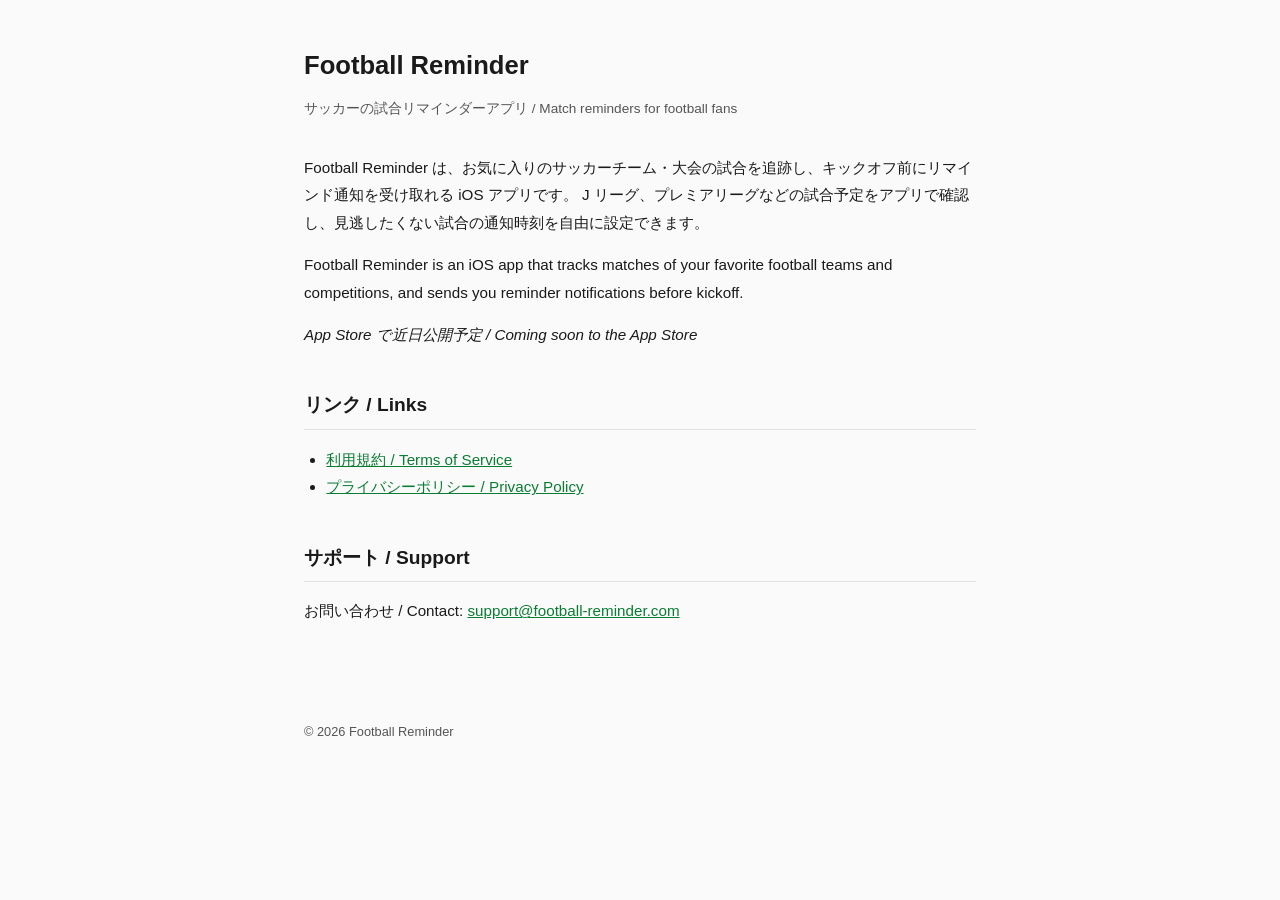
==== index.html @ ee2482c3 "feat: 利用規約・プライバシーポリシー・ランディングページを公開 - football-reminder.com 向け静的サイト（GitHub Pages 配信） - 日英併記の利用規約 / プラ" ====
<!DOCTYPE html>
<html lang="ja">
<head>
  <meta charset="UTF-8">
  <meta name="viewport" content="width=device-width, initial-scale=1">
  <title>Football Reminder</title>
  <meta name="description" content="Football Reminder は、お気に入りのサッカーチーム・大会の試合を追跡し、キックオフ前にリマインド通知を受け取れる iOS アプリです。">
  <link rel="stylesheet" href="style.css">
</head>
<body>
  <main>
    <h1>Football Reminder</h1>
    <p class="meta">サッカーの試合リマインダーアプリ / Match reminders for football fans</p>

    <p>
      Football Reminder は、お気に入りのサッカーチーム・大会の試合を追跡し、キックオフ前にリマインド通知を受け取れる iOS アプリです。
      J リーグ、プレミアリーグなどの試合予定をアプリで確認し、見逃したくない試合の通知時刻を自由に設定できます。
    </p>
    <p lang="en">
      Football Reminder is an iOS app that tracks matches of your favorite football teams and competitions, and sends you
      reminder notifications before kickoff.
    </p>

    <p><em>App Store で近日公開予定 / Coming soon to the App Store</em></p>

    <h2>リンク / Links</h2>
    <ul>
      <li><a href="terms/">利用規約 / Terms of Service</a></li>
      <li><a href="privacy/">プライバシーポリシー / Privacy Policy</a></li>
    </ul>

    <h2>サポート / Support</h2>
    <p>
      お問い合わせ / Contact: <a href="mailto:support@football-reminder.com">support@football-reminder.com</a>
    </p>
  </main>
  <footer>
    &copy; 2026 Football Reminder
  </footer>
</body>
</html>
---- style.css ----
:root {
  --bg: #fafafa;
  --text: #1a1a1a;
  --text-secondary: #555;
  --accent: #0a7d33;
  --border: #e2e2e2;
  --max-width: 720px;
}

* {
  box-sizing: border-box;
}

body {
  margin: 0;
  background: var(--bg);
  color: var(--text);
  font-family: -apple-system, BlinkMacSystemFont, "Helvetica Neue", "Hiragino Kaku Gothic ProN", "Hiragino Sans", Meiryo, sans-serif;
  line-height: 1.8;
  -webkit-font-smoothing: antialiased;
}

main {
  max-width: var(--max-width);
  margin: 0 auto;
  padding: 48px 24px 80px;
}

h1 {
  font-size: 1.6rem;
  line-height: 1.4;
  margin: 0 0 8px;
}

h2 {
  font-size: 1.2rem;
  margin: 40px 0 12px;
  padding-bottom: 6px;
  border-bottom: 1px solid var(--border);
}

h3 {
  font-size: 1rem;
  margin: 24px 0 8px;
}

p, li {
  font-size: 0.95rem;
  color: var(--text);
}

ul {
  padding-left: 1.4em;
}

a {
  color: var(--accent);
}

table {
  width: 100%;
  border-collapse: collapse;
  font-size: 0.9rem;
  margin: 12px 0;
}

th, td {
  border: 1px solid var(--border);
  padding: 8px 10px;
  text-align: left;
  vertical-align: top;
}

th {
  background: #f0f0f0;
  white-space: nowrap;
}

.meta {
  color: var(--text-secondary);
  font-size: 0.85rem;
  margin-bottom: 32px;
}

.lang-divider {
  margin: 64px 0 48px;
  border: none;
  border-top: 2px solid var(--border);
}

.site-header {
  max-width: var(--max-width);
  margin: 0 auto;
  padding: 20px 24px 0;
  font-size: 0.9rem;
}

.site-header a {
  text-decoration: none;
  color: var(--text-secondary);
}

footer {
  max-width: var(--max-width);
  margin: 0 auto;
  padding: 0 24px 48px;
  font-size: 0.8rem;
  color: var(--text-secondary);
}
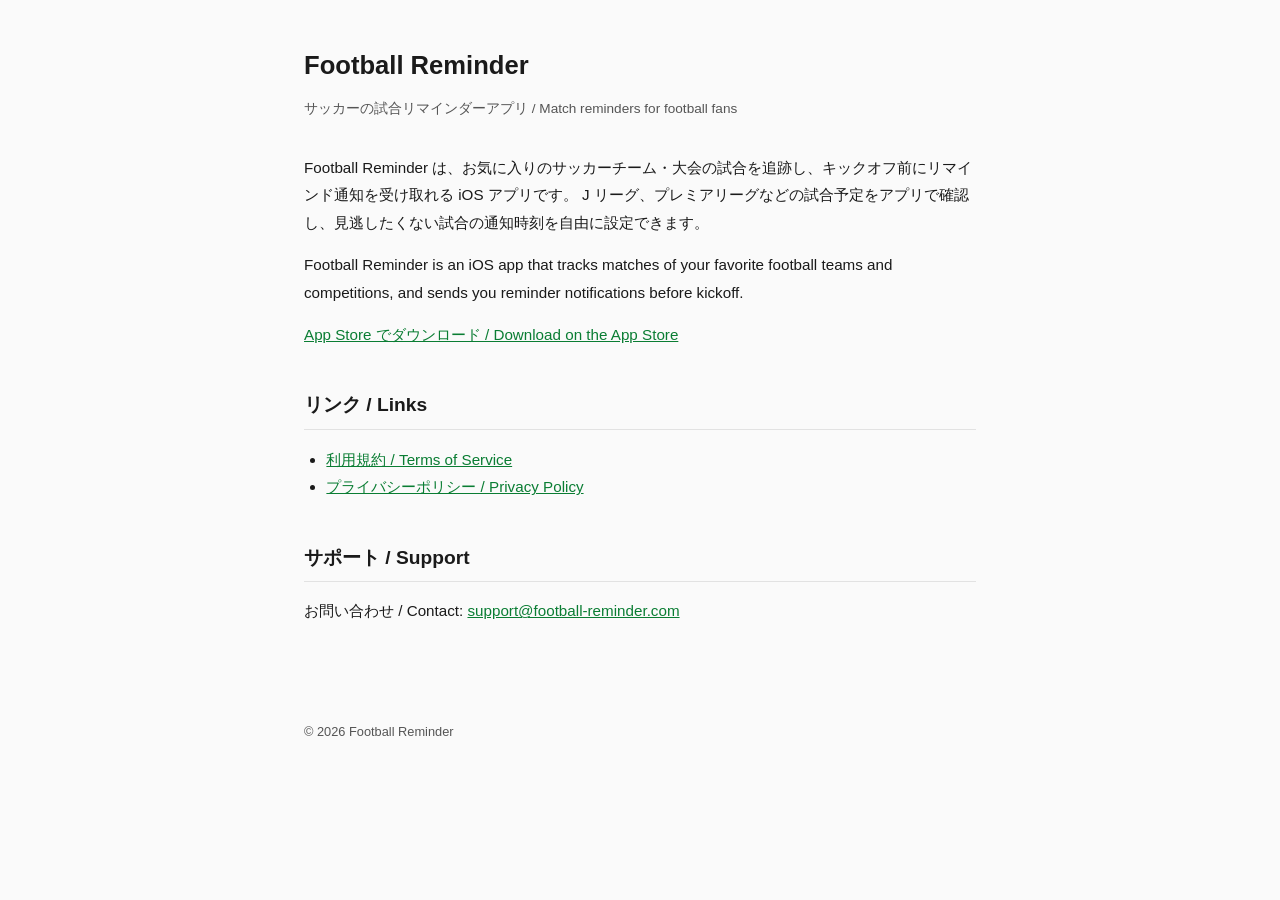
==== commit 211abaa8: "feat: App Store 公開に伴い「近日公開予定」をダウンロードリンクに差し替え" ====
--- a/index.html
+++ b/index.html
@@ -21,7 +21,7 @@
       reminder notifications before kickoff.
     </p>
 
-    <p><em>App Store で近日公開予定 / Coming soon to the App Store</em></p>
+    <p><a href="https://apps.apple.com/app/football-reminder/id6775495012">App Store でダウンロード / Download on the App Store</a></p>
 
     <h2>リンク / Links</h2>
     <ul>
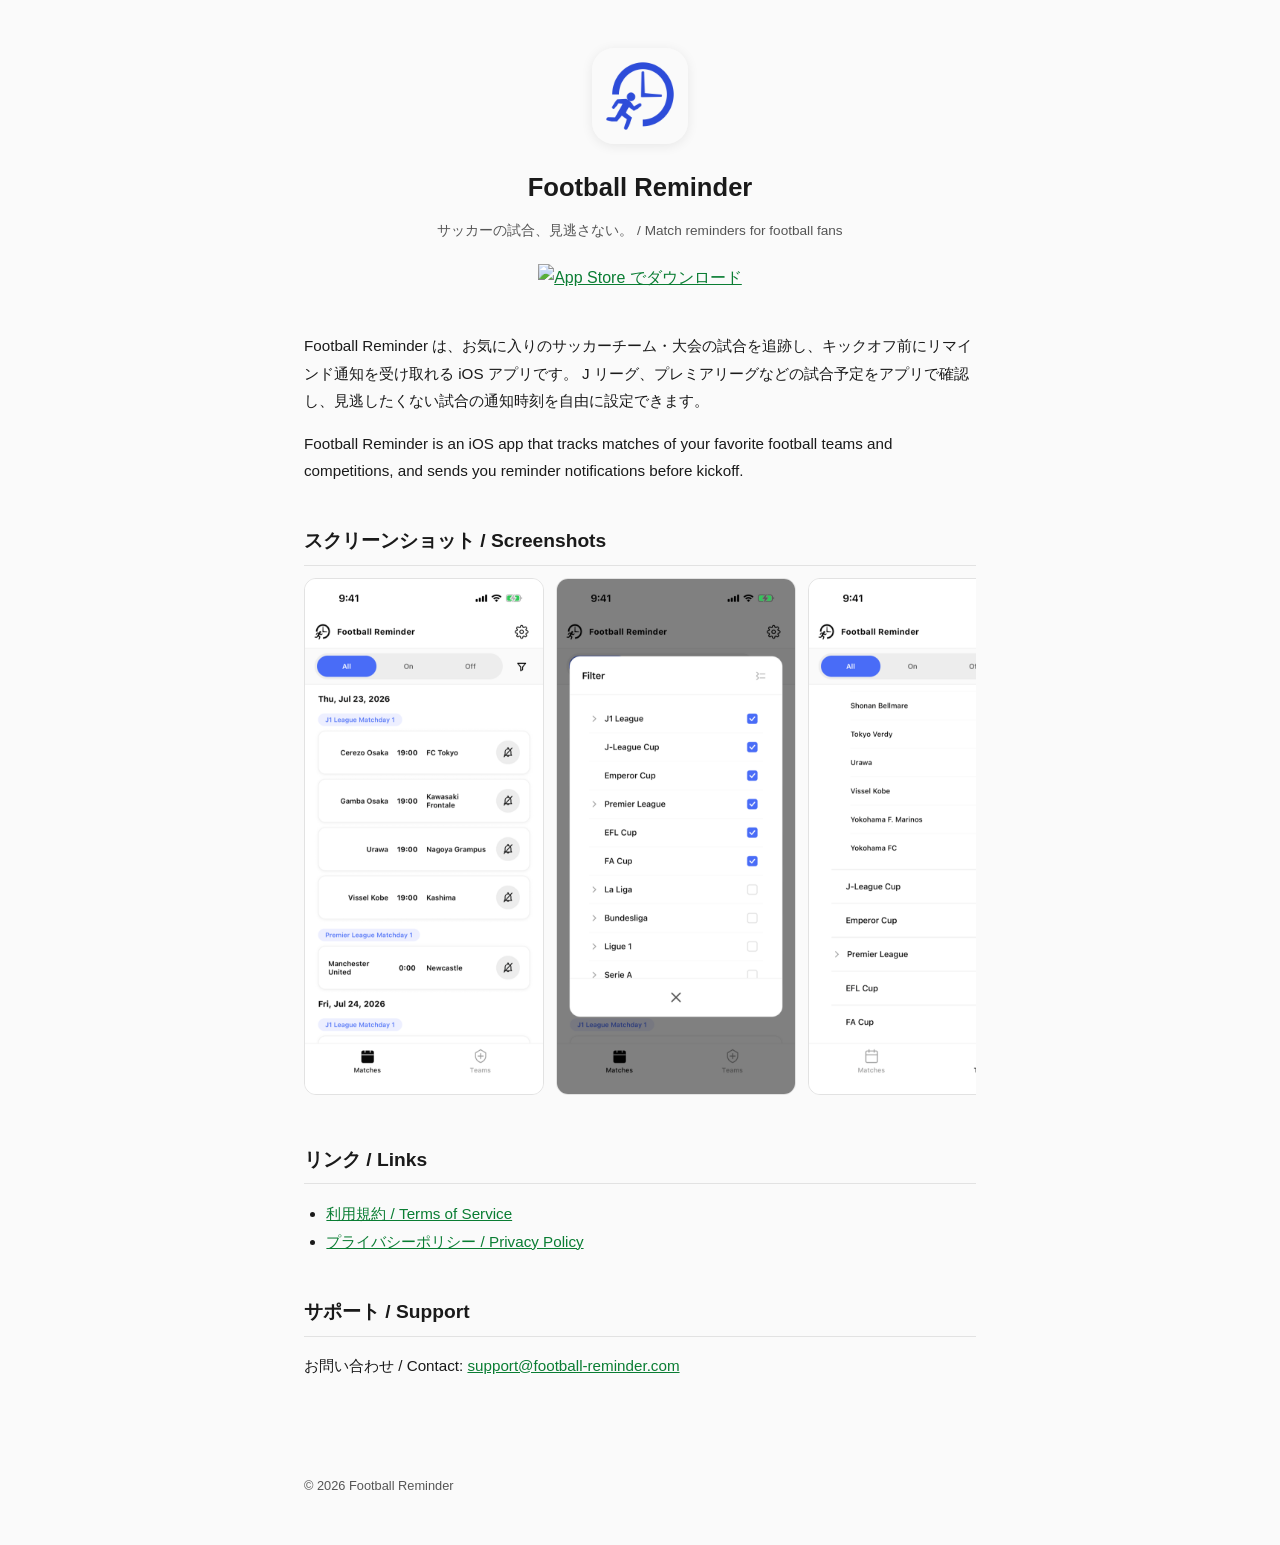
==== commit e8279483: "feat: LP にアイコン・App Store バッジ・スクショ（日英自動切替）・OGP を追加" ====
--- a/index.html
+++ b/index.html
@@ -5,12 +5,27 @@
   <meta name="viewport" content="width=device-width, initial-scale=1">
   <title>Football Reminder</title>
   <meta name="description" content="Football Reminder は、お気に入りのサッカーチーム・大会の試合を追跡し、キックオフ前にリマインド通知を受け取れる iOS アプリです。">
+  <meta property="og:type" content="website">
+  <meta property="og:site_name" content="Football Reminder">
+  <meta property="og:title" content="Football Reminder - サッカーの試合、見逃さない。">
+  <meta property="og:description" content="お気に入りのサッカーチーム・大会の試合を追跡し、キックオフ前にリマインド通知を受け取れる iOS アプリ。">
+  <meta property="og:url" content="https://football-reminder.com/">
+  <meta property="og:image" content="https://football-reminder.com/images/ogp.png">
+  <meta name="twitter:card" content="summary_large_image">
+  <link rel="icon" type="image/png" href="images/favicon.png">
+  <link rel="apple-touch-icon" href="images/app-icon.png">
   <link rel="stylesheet" href="style.css">
 </head>
 <body>
   <main>
-    <h1>Football Reminder</h1>
-    <p class="meta">サッカーの試合リマインダーアプリ / Match reminders for football fans</p>
+    <div class="hero">
+      <img class="app-icon" src="images/app-icon.png" alt="Football Reminder アプリアイコン" width="96" height="96">
+      <h1>Football Reminder</h1>
+      <p class="meta">サッカーの試合、見逃さない。 / Match reminders for football fans</p>
+      <a class="store-badge" href="https://apps.apple.com/app/football-reminder/id6775495012">
+        <img src="https://toolbox.marketingtools.apple.com/api/v2/badges/download-on-the-app-store/black/ja-jp" alt="App Store でダウンロード" height="54">
+      </a>
+    </div>
 
     <p>
       Football Reminder は、お気に入りのサッカーチーム・大会の試合を追跡し、キックオフ前にリマインド通知を受け取れる iOS アプリです。
@@ -21,7 +36,13 @@
       reminder notifications before kickoff.
     </p>
 
-    <p><a href="https://apps.apple.com/app/football-reminder/id6775495012">App Store でダウンロード / Download on the App Store</a></p>
+    <h2>スクリーンショット / Screenshots</h2>
+    <div class="screenshots">
+      <img src="images/01_match_list.png" alt="試合一覧画面 / Match list" loading="lazy" width="320" height="692">
+      <img src="images/02_filter.png" alt="大会・チームでの絞り込み / Filter by competition and team" loading="lazy" width="320" height="692">
+      <img src="images/03_subscription_tree.png" alt="チーム・大会の購読設定 / Subscription settings" loading="lazy" width="320" height="692">
+      <img src="images/04_reminder_settings.png" alt="リマインダー時刻の設定 / Reminder time settings" loading="lazy" width="320" height="692">
+    </div>
 
     <h2>リンク / Links</h2>
     <ul>
@@ -37,5 +58,14 @@
   <footer>
     &copy; 2026 Football Reminder
   </footer>
+  <script>
+    // ブラウザ言語が日本語以外なら英語版スクリーンショットに差し替える（?lang=ja / ?lang=en で強制切替可）
+    var lang = new URLSearchParams(location.search).get("lang") || navigator.language || "ja";
+    if (!lang.startsWith("ja")) {
+      document.querySelectorAll(".screenshots img").forEach(function (img) {
+        img.src = img.getAttribute("src").replace("images/", "images/en/");
+      });
+    }
+  </script>
 </body>
 </html>
--- a/style.css
+++ b/style.css
@@ -82,6 +82,47 @@
   margin-bottom: 32px;
 }
 
+.hero {
+  text-align: center;
+  margin-bottom: 40px;
+}
+
+.hero .app-icon {
+  width: 96px;
+  height: 96px;
+  border-radius: 22px;
+  box-shadow: 0 2px 12px rgba(0, 0, 0, 0.08);
+}
+
+.hero h1 {
+  margin-top: 16px;
+}
+
+.hero .meta {
+  margin-bottom: 20px;
+}
+
+.store-badge img {
+  height: 54px;
+  width: auto;
+}
+
+.screenshots {
+  display: flex;
+  gap: 12px;
+  overflow-x: auto;
+  padding-bottom: 8px;
+  -webkit-overflow-scrolling: touch;
+}
+
+.screenshots img {
+  width: 240px;
+  height: auto;
+  flex-shrink: 0;
+  border-radius: 12px;
+  border: 1px solid var(--border);
+}
+
 .lang-divider {
   margin: 64px 0 48px;
   border: none;
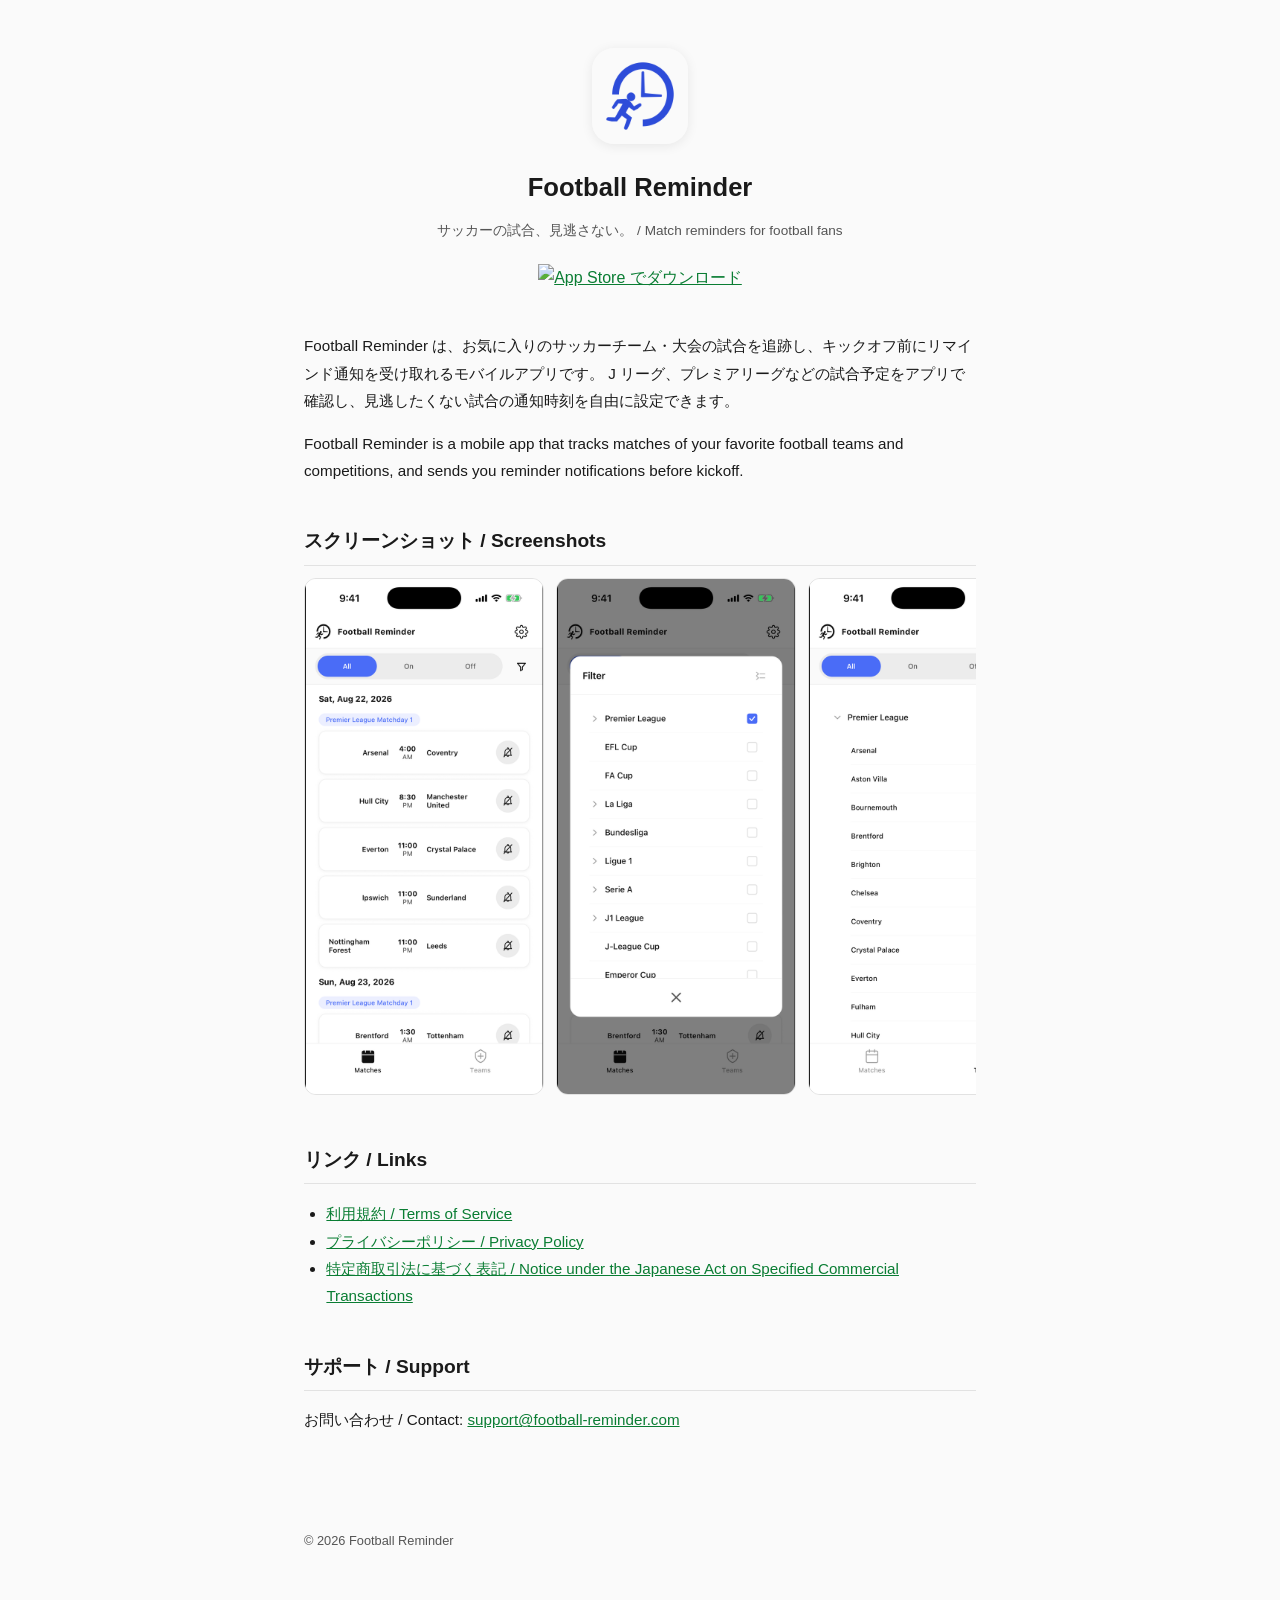
==== commit eef584ff: "feat: 特定商取引法に基づく表記と審査用アクセスの中継ページを追加する Android 版の公開に向けて、法定開示と審査対応のページを用意した。  - `/tokushoho/`: 特定商取引法に" ====
--- a/index.html
+++ b/index.html
@@ -4,11 +4,11 @@
   <meta charset="UTF-8">
   <meta name="viewport" content="width=device-width, initial-scale=1">
   <title>Football Reminder</title>
-  <meta name="description" content="Football Reminder は、お気に入りのサッカーチーム・大会の試合を追跡し、キックオフ前にリマインド通知を受け取れる iOS アプリです。">
+  <meta name="description" content="Football Reminder は、お気に入りのサッカーチーム・大会の試合を追跡し、キックオフ前にリマインド通知を受け取れるモバイルアプリです。">
   <meta property="og:type" content="website">
   <meta property="og:site_name" content="Football Reminder">
   <meta property="og:title" content="Football Reminder - サッカーの試合、見逃さない。">
-  <meta property="og:description" content="お気に入りのサッカーチーム・大会の試合を追跡し、キックオフ前にリマインド通知を受け取れる iOS アプリ。">
+  <meta property="og:description" content="お気に入りのサッカーチーム・大会の試合を追跡し、キックオフ前にリマインド通知を受け取れるモバイルアプリ。">
   <meta property="og:url" content="https://football-reminder.com/">
   <meta property="og:image" content="https://football-reminder.com/images/ogp.png">
   <meta name="twitter:card" content="summary_large_image">
@@ -28,11 +28,11 @@
     </div>
 
     <p>
-      Football Reminder は、お気に入りのサッカーチーム・大会の試合を追跡し、キックオフ前にリマインド通知を受け取れる iOS アプリです。
+      Football Reminder は、お気に入りのサッカーチーム・大会の試合を追跡し、キックオフ前にリマインド通知を受け取れるモバイルアプリです。
       J リーグ、プレミアリーグなどの試合予定をアプリで確認し、見逃したくない試合の通知時刻を自由に設定できます。
     </p>
     <p lang="en">
-      Football Reminder is an iOS app that tracks matches of your favorite football teams and competitions, and sends you
+      Football Reminder is a mobile app that tracks matches of your favorite football teams and competitions, and sends you
       reminder notifications before kickoff.
     </p>
 
@@ -48,6 +48,7 @@
     <ul>
       <li><a href="terms/">利用規約 / Terms of Service</a></li>
       <li><a href="privacy/">プライバシーポリシー / Privacy Policy</a></li>
+      <li><a href="tokushoho/">特定商取引法に基づく表記 / Notice under the Japanese Act on Specified Commercial Transactions</a></li>
     </ul>
 
     <h2>サポート / Support</h2>
--- a/style.css
+++ b/style.css
@@ -148,3 +148,38 @@
   font-size: 0.8rem;
   color: var(--text-secondary);
 }
+
+/* 3 列以上の比較表がモバイルで横溢れするのを防ぐ（規約のストア別比較表など） */
+.table-scroll {
+  overflow-x: auto;
+  -webkit-overflow-scrolling: touch;
+}
+
+/* 日本語は任意位置で改行できるため min-content 幅が小さく、min-width を与えないと
+   狭い画面で列が押し潰されるだけでスクロールが発生しない。 */
+.table-scroll table {
+  min-width: 560px;
+  width: auto;
+}
+
+/* 特商法表記の「項目 / 内容」2 列表。比較表と違い横スクロールは不要なので
+   .table-scroll には載せず、見出し列を折り返しつつ幅を固定する。 */
+.kv-table th {
+  white-space: normal;
+  width: 30%;
+}
+
+.kv-table td {
+  overflow-wrap: anywhere;
+}
+
+/* 審査担当者向け中継ページの主導線。1 画面に 1 つだけ置く。 */
+.unlock-button {
+  display: inline-block;
+  background: var(--accent);
+  color: #fff;
+  text-decoration: none;
+  padding: 12px 20px;
+  border-radius: 8px;
+  font-size: 0.95rem;
+}
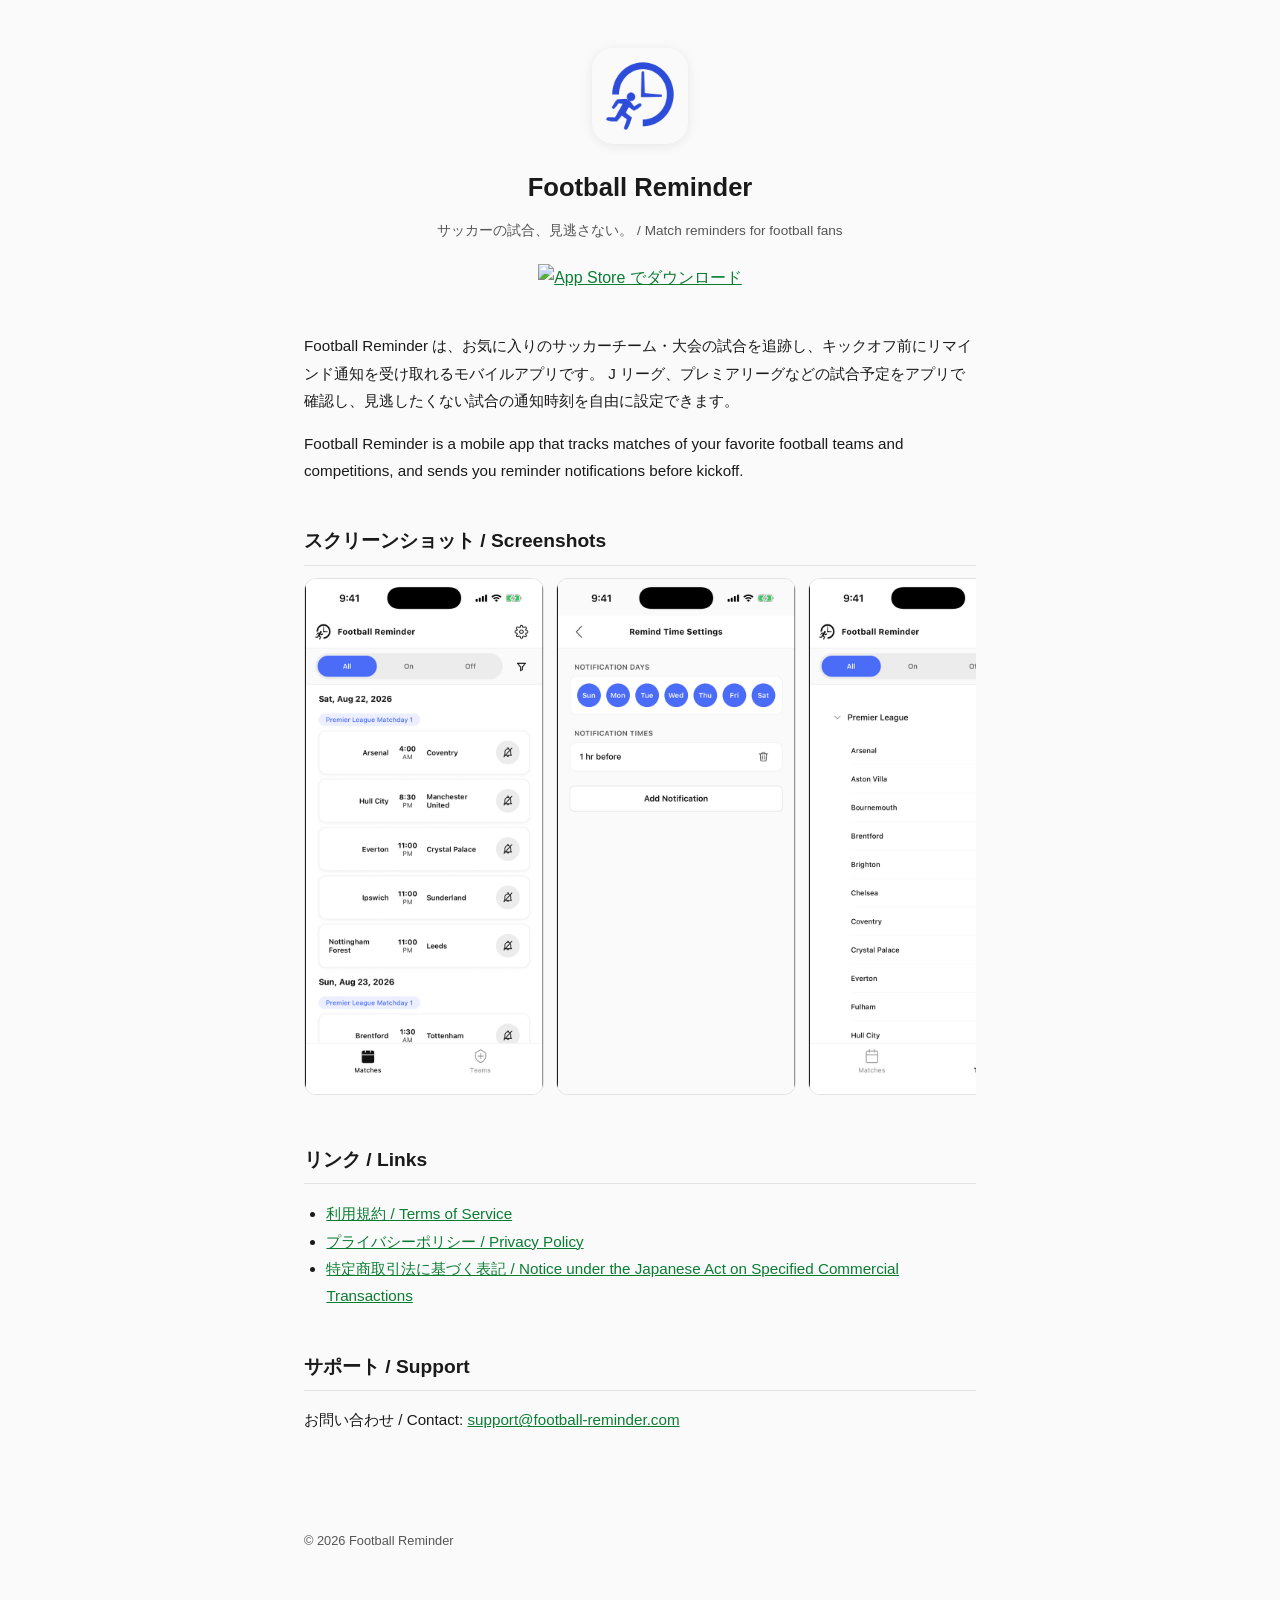
==== commit 7e46333d: "docs: スクショを最新の UI に差し替え、並びを App Store と揃える ja のスクショが 2026-08-01 撮影のままで、日付ヘッダーが `2026/7/23 (木)` という旧書" ====
--- a/index.html
+++ b/index.html
@@ -39,9 +39,9 @@
     <h2>スクリーンショット / Screenshots</h2>
     <div class="screenshots">
       <img src="images/01_match_list.png" alt="試合一覧画面 / Match list" loading="lazy" width="320" height="692">
-      <img src="images/02_filter.png" alt="大会・チームでの絞り込み / Filter by competition and team" loading="lazy" width="320" height="692">
+      <img src="images/02_reminder_settings.png" alt="リマインダー時刻の設定 / Reminder time settings" loading="lazy" width="320" height="692">
       <img src="images/03_subscription_tree.png" alt="チーム・大会の購読設定 / Subscription settings" loading="lazy" width="320" height="692">
-      <img src="images/04_reminder_settings.png" alt="リマインダー時刻の設定 / Reminder time settings" loading="lazy" width="320" height="692">
+      <img src="images/04_filter.png" alt="大会・チームでの絞り込み / Filter by competition and team" loading="lazy" width="320" height="692">
     </div>
 
     <h2>リンク / Links</h2>
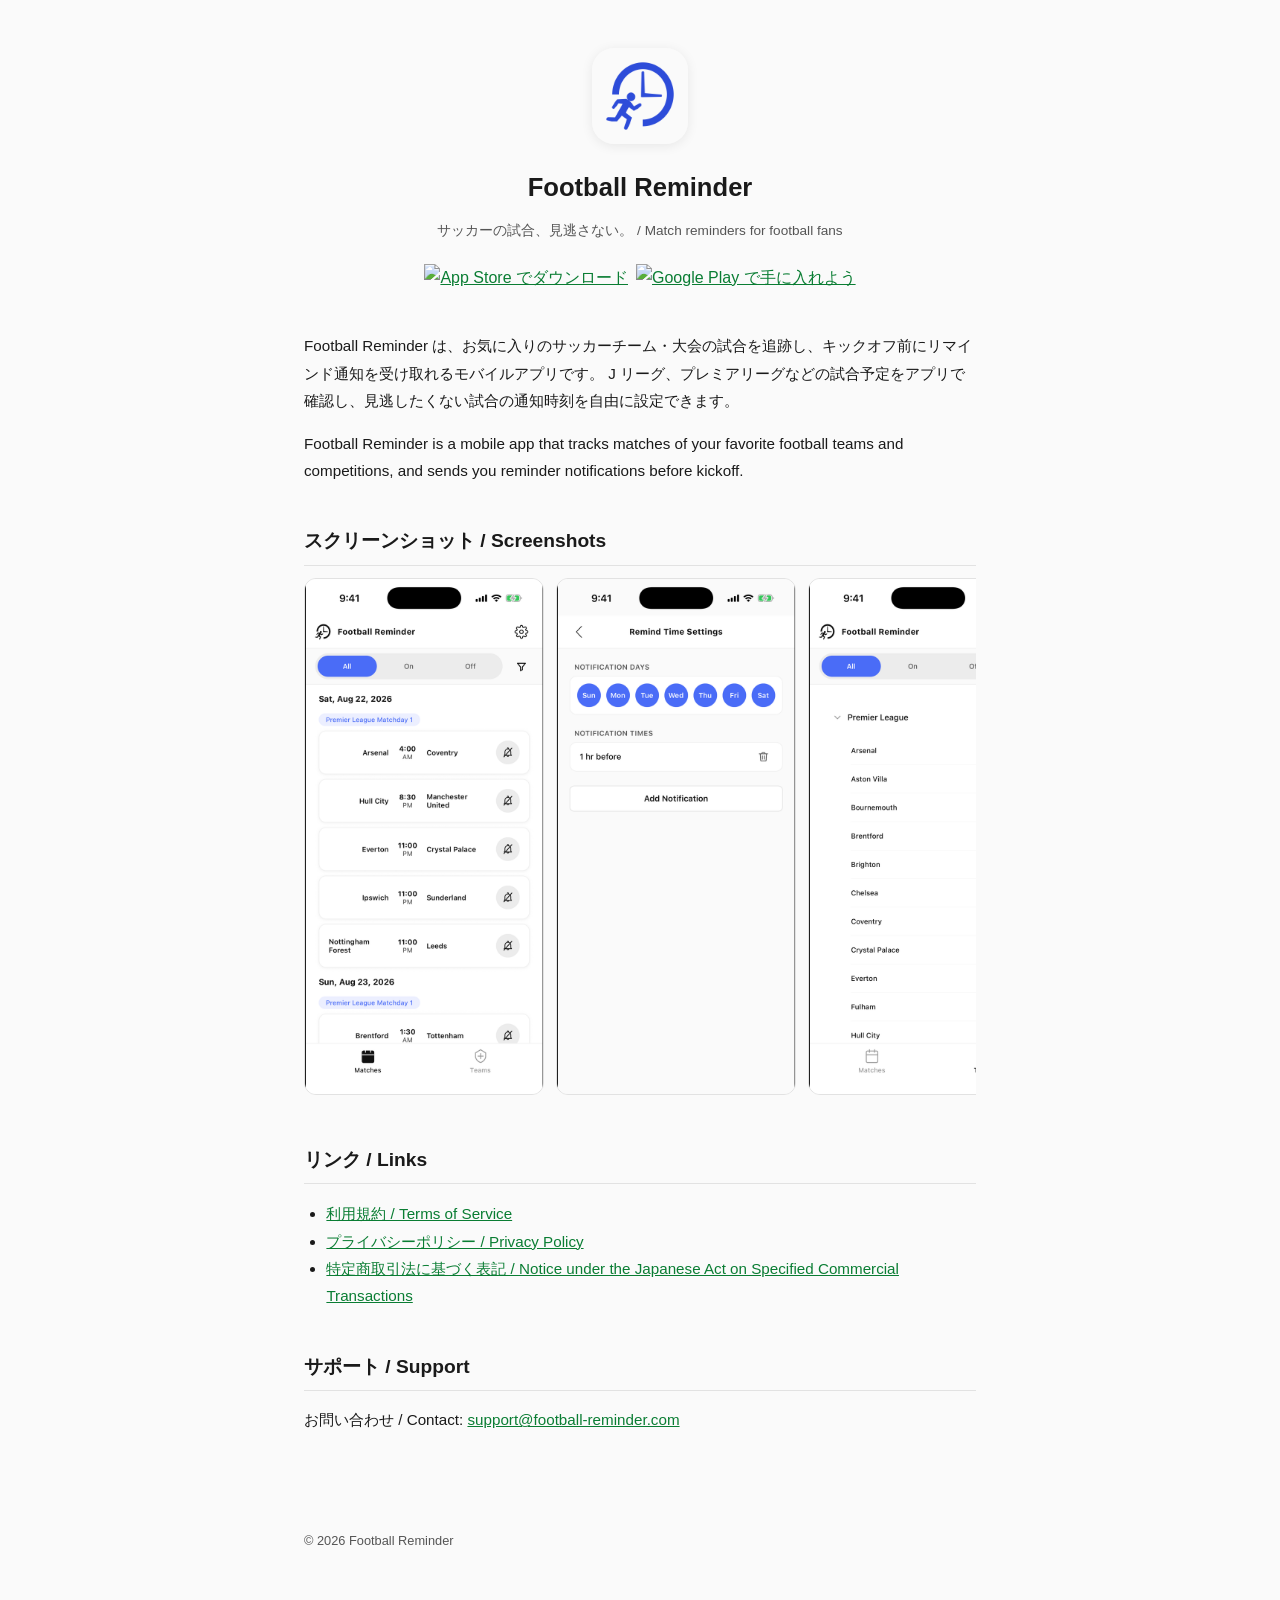
==== commit 0acde911: "docs: LP の App Store のバッジの隣に Google Play のバッジを置く（ASC の URL が 1.0.4 で LP から外れたため）" ====
--- a/index.html
+++ b/index.html
@@ -22,9 +22,14 @@
       <img class="app-icon" src="images/app-icon.png" alt="Football Reminder アプリアイコン" width="96" height="96">
       <h1>Football Reminder</h1>
       <p class="meta">サッカーの試合、見逃さない。 / Match reminders for football fans</p>
-      <a class="store-badge" href="https://apps.apple.com/app/football-reminder/id6775495012">
-        <img src="https://toolbox.marketingtools.apple.com/api/v2/badges/download-on-the-app-store/black/ja-jp" alt="App Store でダウンロード" height="54">
-      </a>
+      <div class="store-badges">
+        <a class="store-badge" href="https://apps.apple.com/app/football-reminder/id6775495012">
+          <img src="https://toolbox.marketingtools.apple.com/api/v2/badges/download-on-the-app-store/black/ja-jp" alt="App Store でダウンロード" height="54">
+        </a>
+        <a class="store-badge store-badge-play" href="https://play.google.com/store/apps/details?id=com.footballreminder.app">
+          <img src="https://play.google.com/intl/ja/badges/static/images/badges/ja_badge_web_generic.png" alt="Google Play で手に入れよう" height="70">
+        </a>
+      </div>
     </div>
 
     <p>
--- a/style.css
+++ b/style.css
@@ -102,9 +102,22 @@
   margin-bottom: 20px;
 }
 
+.store-badges {
+  display: flex;
+  flex-wrap: wrap;
+  align-items: center;
+  justify-content: center;
+  gap: 8px;
+}
+
 .store-badge img {
   height: 54px;
   width: auto;
+}
+
+/* Google の公式画像は周りに余白を含むので、App Store のバッジと見た目の高さを揃えるために大きくする */
+.store-badge-play img {
+  height: 70px;
 }
 
 .screenshots {
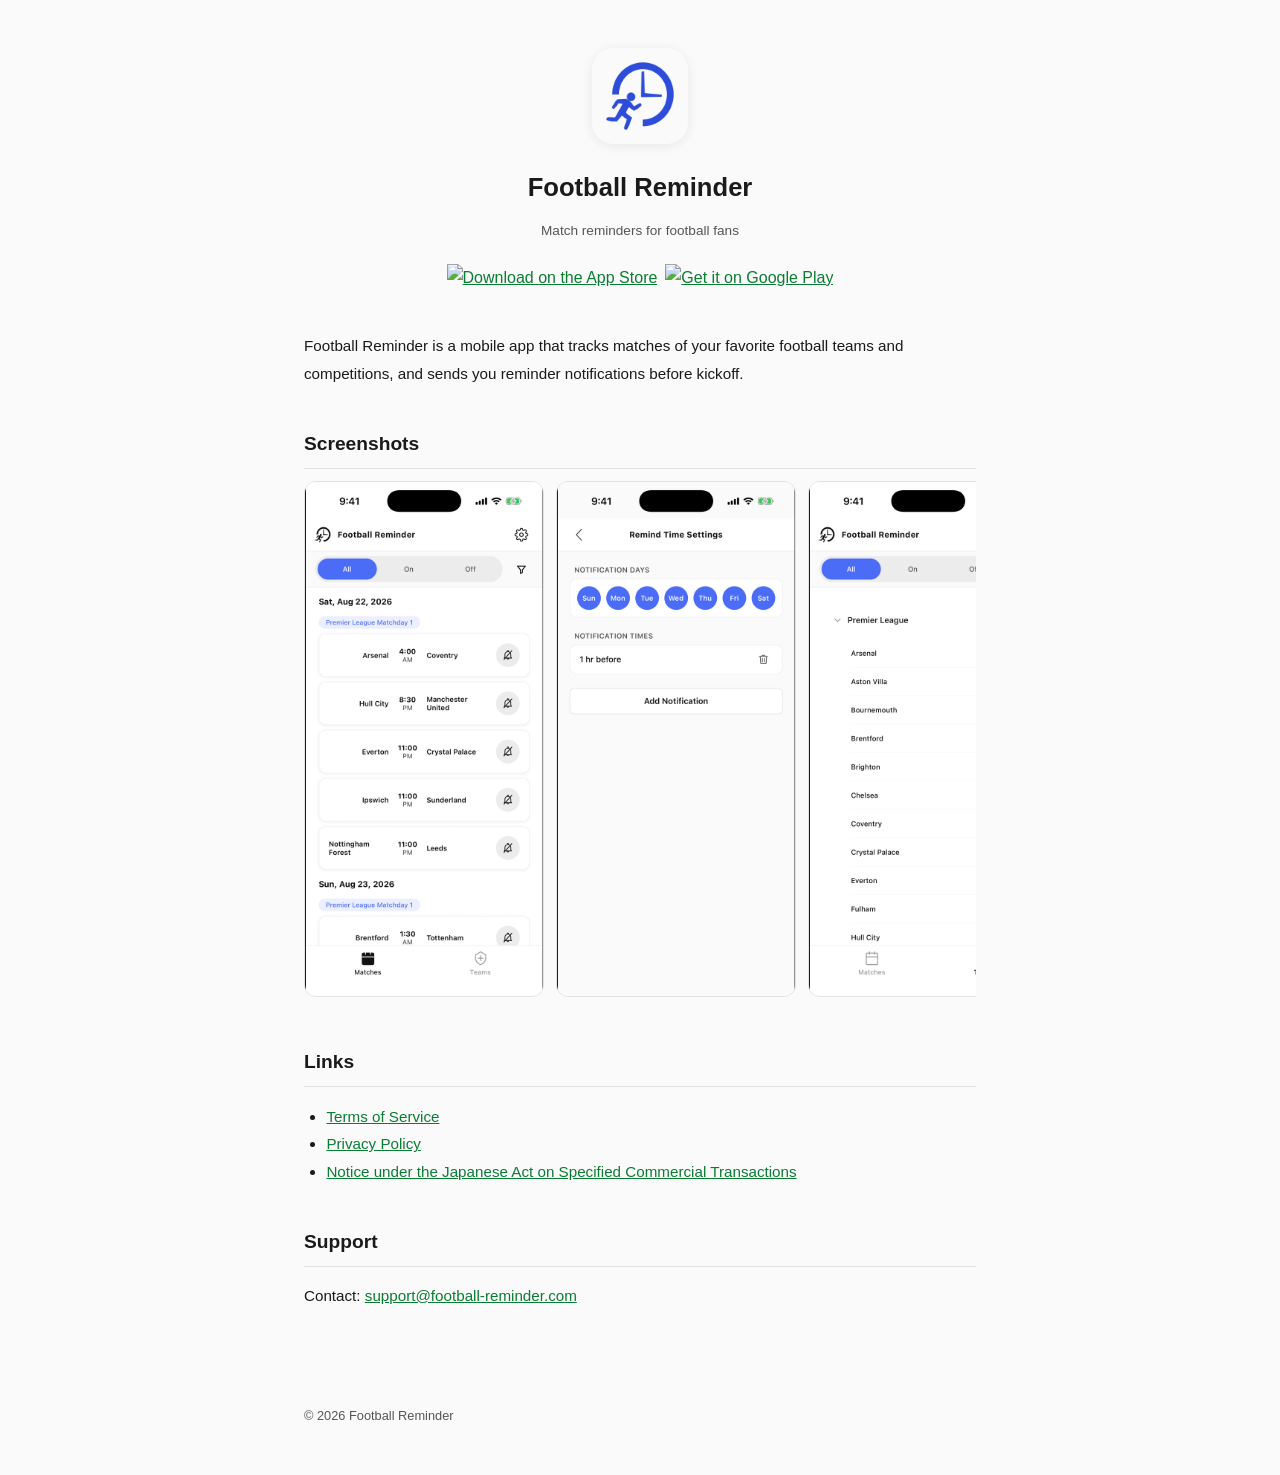
==== commit f56d4395: "feat: LP をブラウザの言語で日英に出し分け、OGP を英語だけにする（X の英語の投稿のカードに日本語が出ていたため） Claude-Session: https://claude.ai/co" ====
--- a/index.html
+++ b/index.html
@@ -7,32 +7,51 @@
   <meta name="description" content="Football Reminder は、お気に入りのサッカーチーム・大会の試合を追跡し、キックオフ前にリマインド通知を受け取れるモバイルアプリです。">
   <meta property="og:type" content="website">
   <meta property="og:site_name" content="Football Reminder">
-  <meta property="og:title" content="Football Reminder - サッカーの試合、見逃さない。">
-  <meta property="og:description" content="お気に入りのサッカーチーム・大会の試合を追跡し、キックオフ前にリマインド通知を受け取れるモバイルアプリ。">
+  <meta property="og:title" content="Football Reminder - Match reminders for football fans">
+  <meta property="og:description" content="A mobile app that tracks matches of your favorite football teams and competitions, and sends you reminder notifications before kickoff.">
   <meta property="og:url" content="https://football-reminder.com/">
-  <meta property="og:image" content="https://football-reminder.com/images/ogp.png">
+  <meta property="og:image" content="https://football-reminder.com/images/ogp.png?v=2">
   <meta name="twitter:card" content="summary_large_image">
   <link rel="icon" type="image/png" href="images/favicon.png">
   <link rel="apple-touch-icon" href="images/app-icon.png">
+  <script>
+    // ブラウザの言語が日本語なら日本語、それ以外は英語を出す（?lang=ja / ?lang=en で強制切替可）。
+    // 描画の前に決めて、もう一方の言語が一瞬見えないようにする。JavaScript が無いときは両方を出す
+    (function () {
+      var lang = new URLSearchParams(location.search).get("lang") || navigator.language || "ja";
+      var shown = lang.startsWith("ja") ? "ja" : "en";
+      document.documentElement.lang = shown;
+      document.documentElement.classList.add("show-" + shown);
+    })();
+  </script>
   <link rel="stylesheet" href="style.css">
 </head>
 <body>
   <main>
     <div class="hero">
-      <img class="app-icon" src="images/app-icon.png" alt="Football Reminder アプリアイコン" width="96" height="96">
+      <img class="app-icon" src="images/app-icon.png" alt="Football Reminder" width="96" height="96">
       <h1>Football Reminder</h1>
-      <p class="meta">サッカーの試合、見逃さない。 / Match reminders for football fans</p>
-      <div class="store-badges">
+      <p class="meta" lang="ja">サッカーの試合、見逃さない。</p>
+      <p class="meta" lang="en">Match reminders for football fans</p>
+      <div class="store-badges" lang="ja">
         <a class="store-badge" href="https://apps.apple.com/app/football-reminder/id6775495012">
-          <img src="https://toolbox.marketingtools.apple.com/api/v2/badges/download-on-the-app-store/black/ja-jp" alt="App Store でダウンロード" height="54">
+          <img src="https://toolbox.marketingtools.apple.com/api/v2/badges/download-on-the-app-store/black/ja-jp" alt="App Store でダウンロード" height="54" loading="lazy">
         </a>
         <a class="store-badge store-badge-play" href="https://play.google.com/store/apps/details?id=com.footballreminder.app">
-          <img src="https://play.google.com/intl/ja/badges/static/images/badges/ja_badge_web_generic.png" alt="Google Play で手に入れよう" height="70">
+          <img src="https://play.google.com/intl/ja/badges/static/images/badges/ja_badge_web_generic.png" alt="Google Play で手に入れよう" height="70" loading="lazy">
+        </a>
+      </div>
+      <div class="store-badges" lang="en">
+        <a class="store-badge" href="https://apps.apple.com/app/football-reminder/id6775495012">
+          <img src="https://toolbox.marketingtools.apple.com/api/v2/badges/download-on-the-app-store/black/en-us" alt="Download on the App Store" height="54" loading="lazy">
+        </a>
+        <a class="store-badge store-badge-play" href="https://play.google.com/store/apps/details?id=com.footballreminder.app">
+          <img src="https://play.google.com/intl/en_us/badges/static/images/badges/en_badge_web_generic.png" alt="Get it on Google Play" height="80" loading="lazy">
         </a>
       </div>
     </div>
 
-    <p>
+    <p lang="ja">
       Football Reminder は、お気に入りのサッカーチーム・大会の試合を追跡し、キックオフ前にリマインド通知を受け取れるモバイルアプリです。
       J リーグ、プレミアリーグなどの試合予定をアプリで確認し、見逃したくない試合の通知時刻を自由に設定できます。
     </p>
@@ -41,7 +60,8 @@
       reminder notifications before kickoff.
     </p>
 
-    <h2>スクリーンショット / Screenshots</h2>
+    <h2 lang="ja">スクリーンショット</h2>
+    <h2 lang="en">Screenshots</h2>
     <div class="screenshots">
       <img src="images/01_match_list.png" alt="試合一覧画面 / Match list" loading="lazy" width="320" height="692">
       <img src="images/02_reminder_settings.png" alt="リマインダー時刻の設定 / Reminder time settings" loading="lazy" width="320" height="692">
@@ -49,29 +69,40 @@
       <img src="images/04_filter.png" alt="大会・チームでの絞り込み / Filter by competition and team" loading="lazy" width="320" height="692">
     </div>
 
-    <h2>リンク / Links</h2>
+    <h2 lang="ja">リンク</h2>
+    <h2 lang="en">Links</h2>
     <ul>
-      <li><a href="terms/">利用規約 / Terms of Service</a></li>
-      <li><a href="privacy/">プライバシーポリシー / Privacy Policy</a></li>
-      <li><a href="tokushoho/">特定商取引法に基づく表記 / Notice under the Japanese Act on Specified Commercial Transactions</a></li>
+      <li lang="ja"><a href="terms/">利用規約</a></li>
+      <li lang="en"><a href="terms/">Terms of Service</a></li>
+      <li lang="ja"><a href="privacy/">プライバシーポリシー</a></li>
+      <li lang="en"><a href="privacy/">Privacy Policy</a></li>
+      <li lang="ja"><a href="tokushoho/">特定商取引法に基づく表記</a></li>
+      <li lang="en"><a href="tokushoho/">Notice under the Japanese Act on Specified Commercial Transactions</a></li>
     </ul>
 
-    <h2>サポート / Support</h2>
-    <p>
-      お問い合わせ / Contact: <a href="mailto:support@football-reminder.com">support@football-reminder.com</a>
+    <h2 lang="ja">サポート</h2>
+    <h2 lang="en">Support</h2>
+    <p lang="ja">
+      お問い合わせ: <a href="mailto:support@football-reminder.com">support@football-reminder.com</a>
+    </p>
+    <p lang="en">
+      Contact: <a href="mailto:support@football-reminder.com">support@football-reminder.com</a>
     </p>
   </main>
   <footer>
     &copy; 2026 Football Reminder
   </footer>
   <script>
-    // ブラウザ言語が日本語以外なら英語版スクリーンショットに差し替える（?lang=ja / ?lang=en で強制切替可）
-    var lang = new URLSearchParams(location.search).get("lang") || navigator.language || "ja";
-    if (!lang.startsWith("ja")) {
+    // 英語のときはスクリーンショットを英語版に差し替え、代替テキストも画面の言語の側だけにする
+    (function () {
+      var en = document.documentElement.lang === "en";
       document.querySelectorAll(".screenshots img").forEach(function (img) {
-        img.src = img.getAttribute("src").replace("images/", "images/en/");
+        if (en) {
+          img.src = img.getAttribute("src").replace("images/", "images/en/");
+        }
+        img.alt = img.alt.split(" / ")[en ? 1 : 0];
       });
-    }
+    })();
   </script>
 </body>
 </html>
--- a/style.css
+++ b/style.css
@@ -76,6 +76,12 @@
   white-space: nowrap;
 }
 
+/* トップページの言語の出し分け。show-* は index.html の先頭のスクリプトが html に付ける */
+.show-en [lang="ja"],
+.show-ja [lang="en"] {
+  display: none;
+}
+
 .meta {
   color: var(--text-secondary);
   font-size: 0.85rem;
@@ -118,6 +124,11 @@
 /* Google の公式画像は周りに余白を含むので、App Store のバッジと見た目の高さを揃えるために大きくする */
 .store-badge-play img {
   height: 70px;
+}
+
+/* 英語の画像は日本語より余白が広いので、見た目の高さを 54px に揃えるにはさらに大きくする */
+.store-badges[lang="en"] .store-badge-play img {
+  height: 80px;
 }
 
 .screenshots {
